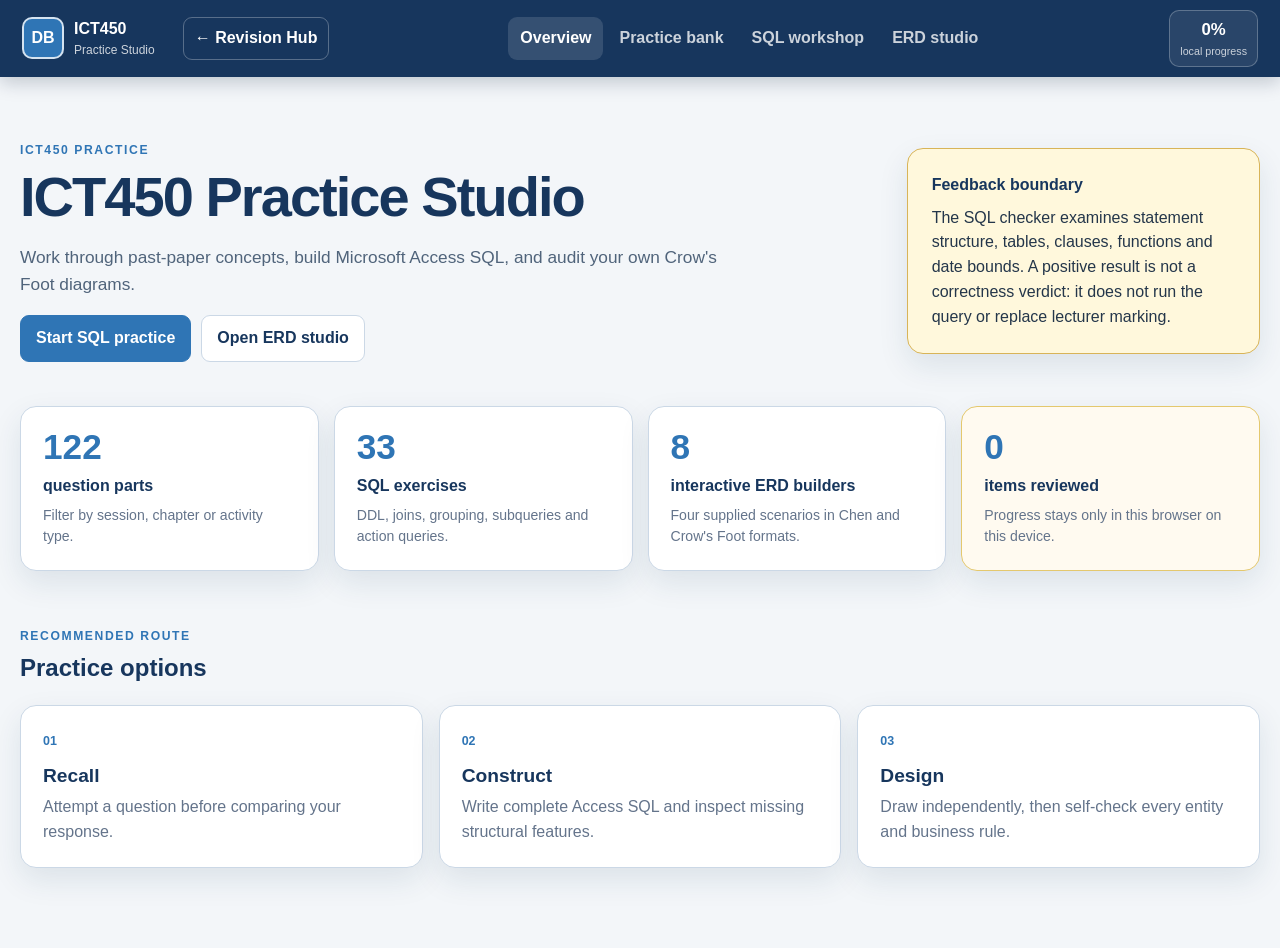
==== 06-interactive-practice/index.html @ 98ae1213 "Align revision progress labels and quiz position (r55)" ====
<!doctype html>
<html lang="en">
<head>
  <meta charset="utf-8">
  <meta name="viewport" content="width=device-width, initial-scale=1">
  <meta name="theme-color" content="#17365d">
  <meta name="description" content="ICT450 question practice, Microsoft Access SQL feedback, and guided ERD self-checking.">
  <meta name="ict450-release" content="2026.10.04-r55">
  <title>ICT450 Practice Studio</title>
  <link rel="stylesheet" href="styles.css?v=2026.10.04-r55">
</head>
<body>
  <a class="skip-link" href="#main-content">Skip to practice content</a>

  <header class="site-header">
    <div class="brand">
      <span class="brand-mark" aria-hidden="true">DB</span>
      <span><strong>ICT450</strong><small>Practice Studio</small></span>
    </div>
    <a class="hub-home-link" href="../index.html">← Revision Hub</a>
    <nav class="main-nav" aria-label="Practice sections">
      <button class="nav-button is-active" data-view="home">Overview</button>
      <button class="nav-button" data-view="library">Practice bank</button>
      <button class="nav-button" data-view="sql">SQL workshop</button>
      <button class="nav-button" data-view="erd">ERD studio</button>
    </nav>
    <button class="progress-button" id="progressButton" type="button" aria-label="Show saved progress">
      <span id="headerProgress">0%</span>
      <small>local progress</small>
    </button>
  </header>

  <main id="main-content">
    <section class="view is-visible" id="view-home" data-view-panel="home">
      <div class="hero shell">
        <div>
          <p class="eyebrow">ICT450 practice</p>
          <h1>ICT450 Practice Studio</h1>
          <p class="hero-copy">Work through past-paper concepts, build Microsoft Access SQL, and audit your own Crow's Foot diagrams.</p>
          <div class="hero-actions">
            <button class="primary-button" data-go="sql">Start SQL practice</button>
            <button class="secondary-button" data-go="erd">Open ERD studio</button>
          </div>
        </div>
        <aside class="hero-note" aria-label="How feedback works">
          <strong>Feedback boundary</strong>
          <p>The SQL checker examines statement structure, tables, clauses, functions and date bounds. A positive result is not a correctness verdict: it does not run the query or replace lecturer marking.</p>
        </aside>
      </div>

      <div class="shell dashboard-grid" aria-label="Practice collection summary">
        <article class="metric-card"><span id="metricPractice">122</span><strong>question parts</strong><p>Filter by session, chapter or activity type.</p></article>
        <article class="metric-card"><span id="metricSql">33</span><strong>SQL exercises</strong><p>DDL, joins, grouping, subqueries and action queries.</p></article>
        <article class="metric-card"><span id="metricErd">8</span><strong>interactive ERD builders</strong><p>Four supplied scenarios in Chen and Crow's Foot formats.</p></article>
        <article class="metric-card accent-card"><span id="metricDone">0</span><strong>items reviewed</strong><p>Progress stays only in this browser on this device.</p></article>
      </div>

      <section class="shell section-block">
        <div class="section-heading"><div><p class="eyebrow">Recommended route</p><h2>Practice options</h2></div></div>
        <div class="route-grid">
          <button class="route-card" data-go="library"><span>01</span><strong>Recall</strong><p>Attempt a question before comparing your response.</p></button>
          <button class="route-card" data-go="sql"><span>02</span><strong>Construct</strong><p>Write complete Access SQL and inspect missing structural features.</p></button>
          <button class="route-card" data-go="erd"><span>03</span><strong>Design</strong><p>Draw independently, then self-check every entity and business rule.</p></button>
        </div>
      </section>
    </section>

    <section class="view shell app-view" id="view-library" data-view-panel="library" aria-labelledby="libraryTitle">
      <div class="section-heading">
        <div><p class="eyebrow">Structured practice</p><h1 id="libraryTitle">ICT450 Question Bank</h1></div>
        <p id="libraryCount" class="result-count"></p>
      </div>
      <div class="filter-bar" role="search">
        <label class="search-field"><span>Search</span><input id="librarySearch" type="search" placeholder="Topic, wording or item ID"></label>
        <label><span>Activity</span><select id="libraryType"><option value="all">All activities</option></select></label>
        <label><span>Session</span><select id="librarySession"><option value="all">All sessions</option></select></label>
        <label><span>Chapter</span><select id="libraryChapter"><option value="all">All chapters</option></select></label>
      </div>
      <div class="library-layout">
        <div class="question-list" id="libraryList" aria-label="Filtered practice questions"></div>
        <article class="detail-card" id="libraryDetail" aria-live="polite"></article>
      </div>
    </section>

    <section class="view shell app-view" id="view-sql" data-view-panel="sql" aria-labelledby="sqlTitle">
      <div class="section-heading">
        <div><p class="eyebrow">Microsoft Access SQL</p><h1 id="sqlTitle">SQL workshop</h1></div>
        <div class="pager"><button id="sqlPrev" type="button">Previous</button><span id="sqlPosition"></span><button id="sqlNext" type="button">Next</button></div>
      </div>
      <div class="workshop-layout">
        <aside class="workshop-menu">
          <label><span>Choose session</span><select id="sqlSession"></select></label>
          <div id="sqlQuestionList" class="compact-list"></div>
        </aside>
        <article class="work-card">
          <div class="item-heading"><div><span class="item-id" id="sqlId"></span><h2 id="sqlPrompt"></h2></div><span class="mark-badge" id="sqlMarks"></span></div>
          <a class="source-paper-link" id="sqlPaperLink" href="#" target="_blank" rel="noopener">Open the source examination paper</a>
          <div class="instruction-callout"><strong>Before checking:</strong> complete the statement and keep every condition required by the question.</div>
          <label class="editor-label" for="sqlEditor">Your Microsoft Access SQL</label>
          <textarea id="sqlEditor" class="code-editor" spellcheck="false" autocapitalize="off" autocomplete="off" placeholder="Write your SQL here..."></textarea>
          <div class="button-row">
            <button class="primary-button" id="checkSql" type="button">Check structure</button>
            <button class="secondary-button" id="insertSkeleton" type="button">Insert skeleton</button>
            <button class="secondary-button" id="revealSql" type="button" aria-expanded="false">Reveal model</button>
            <button class="text-button danger-text" id="clearSql" type="button">Clear</button>
          </div>
          <section class="feedback-panel" id="sqlFeedback" aria-live="polite">
            <strong>Ready when you are.</strong><p>The checker will examine the structure of your attempt.</p>
          </section>
          <section class="model-panel is-hidden" id="sqlModel" aria-live="polite">
            <div class="model-heading"><strong>Model SQL</strong><button class="copy-button" id="copySql" type="button">Copy</button></div>
            <pre><code id="sqlModelCode"></code></pre>
            <p class="model-note is-hidden" id="sqlModelNote"></p>
          </section>
        </article>
      </div>
    </section>

    <section class="view shell app-view" id="view-erd" data-view-panel="erd" aria-labelledby="erdTitle">
      <div class="section-heading">
        <div><p class="eyebrow">Interactive diagram practice</p><h1 id="erdTitle">ERD exercise library</h1></div>
      </div>
      <div class="erd-exercise-grid">
        <article class="erd-exercise-card"><span>Chen notation</span><h2>Fini&amp;Co Desserts</h2><p>Source-aligned entities, relationships, keys, attributes and cardinalities.</p><a href="erd-exercises/fini-co-chen.html">Open exercise</a></article>
        <article class="erd-exercise-card"><span>Crow's Foot</span><h2>Fini&amp;Co Desserts</h2><p>Resolve Package-Confectionery without inventing a staff-order relationship.</p><a href="erd-exercises/fini-co-crows-foot.html">Open exercise</a></article>
        <article class="erd-exercise-card"><span>Chen notation</span><h2>Tarpack Gallery</h2><p>Build the sales model, including the recursive staff roles.</p><a href="erd-exercises/tarpack-gallery-chen.html">Open exercise</a></article>
        <article class="erd-exercise-card"><span>Crow's Foot</span><h2>Tarpack Gallery</h2><p>Model unique artwork sales and role-labelled staff monitoring.</p><a href="erd-exercises/tarpack-gallery-crows-foot.html">Open exercise</a></article>
        <article class="erd-exercise-card"><span>Chen notation</span><h2>Official and Registration</h2><p>Model the Part B(b) subdiagram and its zero-to-100 limit.</p><a href="erd-exercises/official-registration-chen.html">Open exercise</a></article>
        <article class="erd-exercise-card"><span>Crow's Foot</span><h2>Splash &amp; Swim Club</h2><p>Connect registration directly to swimmer and keep round performance dependent on registration.</p><a href="erd-exercises/splash-swim-crows-foot.html">Open exercise</a></article>
        <article class="erd-exercise-card"><span>Chen notation</span><h2>Medical Clinic</h2><p>Model appointments and treatment details with relationship attributes.</p><a href="erd-exercises/medical-clinic-chen.html">Open exercise</a></article>
        <article class="erd-exercise-card"><span>Crow's Foot</span><h2>Medical Clinic</h2><p>Resolve Appointment-Treatment and keep dosage, instructions and duration on the bridge.</p><a href="erd-exercises/medical-clinic-crows-foot.html">Open exercise</a></article>
      </div>
      <details class="legacy-erd-panel">
        <summary>Open the existing past-paper self-check</summary>
        <div class="legacy-erd-heading"><div><p class="eyebrow">Secondary activity</p><h2>Past-paper ERD checklist</h2></div><label class="case-picker"><span>Case</span><select id="erdSelect"></select></label></div>
        <article class="erd-case-card">
          <div class="item-heading"><div><span class="item-id" id="erdId"></span><h2 id="erdPrompt"></h2></div><span class="mark-badge" id="erdMarks"></span></div>
          <details class="case-details"><summary>Read the full case and business rules</summary><div id="erdCasePrompt" class="case-copy"></div></details>
          <div class="workflow-strip" aria-label="Recommended ERD workflow"><span><b>1</b> Find nouns</span><span><b>2</b> choose keys</span><span><b>3</b> resolve M:N</span><span><b>4</b> set min/max</span></div>
          <div class="instruction-callout amber"><strong>Draw first.</strong> Complete your ERD on paper or in your preferred diagram tool before opening the checklist.</div>
          <button class="primary-button" id="startErdCheck" type="button">Open self-check checklist</button>
        </article>
        <section class="erd-check-area is-hidden" id="erdCheckArea">
          <div class="self-score"><span id="erdScore">0 / 16</span><small>self-reported design marks</small></div>
          <div class="check-grid">
            <article class="check-card"><h3>Entities and keys</h3><div id="erdEntities"></div></article>
            <article class="check-card"><h3>Relationships and cardinalities</h3><div id="erdRelationships"></div></article>
          </div>
          <aside class="concept-note" id="erdNote"></aside>
          <article class="report-card"><div><h3 id="erdReportPrompt"></h3><p>Write your proposed outputs first, then compare them with the examples.</p></div><button class="secondary-button" id="revealReports" type="button" aria-expanded="false">Reveal examples</button><div class="report-list is-hidden" id="erdReports"></div></article>
        </section>
      </details>
    </section>
  </main>

  <dialog id="progressDialog" class="progress-dialog">
    <form method="dialog">
      <div class="dialog-heading"><div><p class="eyebrow">This device only</p><h2>Your saved progress</h2></div><button class="close-button" aria-label="Close">×</button></div>
      <div class="progress-summary" id="progressSummary"></div>
      <p class="muted">Progress is stored locally. It is not submitted and does not affect assessment marks.</p>
      <button class="text-button danger-text" id="resetProgress" type="button">Reset all local progress</button>
    </form>
  </dialog>

  <script src="practice-data.js?v=2026.10.04-r55"></script>
  <script src="app.js?v=2026.10.04-r55"></script>
</body>
</html>
---- 06-interactive-practice/styles.css ----
:root {
  --navy: #17365d;
  --blue: #2f75b5;
  --blue-dark: #245b8d;
  --blue-soft: #eaf3fb;
  --ink: #24364a;
  --muted: #64748b;
  --line: #cbd8e6;
  --paper: #ffffff;
  --canvas: #f3f6f9;
  --yellow: #fff1a8;
  --amber: #f3b23f;
  --green: #147d64;
  --green-soft: #e8f7f2;
  --red: #b13c46;
  --red-soft: #fff0f1;
  --shadow: 0 12px 30px rgba(23, 54, 93, .10);
  --radius: 16px;
}

* { box-sizing: border-box; }
html { scroll-behavior: smooth; }
body {
  margin: 0;
  color: var(--ink);
  background: var(--canvas);
  font-family: Arial, Helvetica, sans-serif;
  line-height: 1.55;
}
button, input, select, textarea { font: inherit; }
button { cursor: pointer; }
button:focus-visible, input:focus-visible, select:focus-visible, textarea:focus-visible, summary:focus-visible {
  outline: 3px solid rgba(47, 117, 181, .35);
  outline-offset: 2px;
}

.skip-link {
  position: fixed;
  z-index: 100;
  left: 12px;
  top: -60px;
  padding: 10px 14px;
  background: var(--yellow);
  color: #2b2b2b;
  border-radius: 8px;
  font-weight: 700;
}
.skip-link:focus { top: 12px; }

.site-header {
  position: sticky;
  top: 0;
  z-index: 20;
  min-height: 72px;
  display: grid;
  grid-template-columns: auto auto 1fr auto;
  gap: 28px;
  align-items: center;
  padding: 10px max(22px, calc((100vw - 1240px) / 2));
  color: #fff;
  background: var(--navy);
  box-shadow: 0 5px 18px rgba(8, 29, 54, .22);
}
.brand { display: flex; gap: 10px; align-items: center; white-space: nowrap; }
.brand-mark {
  width: 42px; height: 42px; display: grid; place-items: center;
  border: 2px solid rgba(255,255,255,.8); border-radius: 10px;
  background: var(--blue); font-weight: 900;
}
.brand strong, .brand small { display: block; }
.brand small { opacity: .78; font-size: .75rem; }
.hub-home-link {
  padding: 8px 11px; border: 1px solid rgba(255,255,255,.28); border-radius: 9px;
  color: #fff; text-decoration: none; font-weight: 800; white-space: nowrap;
}
.hub-home-link:hover { background: rgba(255,255,255,.13); }
.main-nav { display: flex; justify-content: center; gap: 4px; }
.nav-button {
  border: 0; border-radius: 9px; padding: 9px 12px;
  color: rgba(255,255,255,.78); background: transparent; font-weight: 700;
}
.nav-button:hover, .nav-button.is-active { color: #fff; background: rgba(255,255,255,.13); }
.progress-button {
  min-width: 84px; border: 1px solid rgba(255,255,255,.25); border-radius: 10px;
  padding: 6px 10px; color: #fff; background: rgba(255,255,255,.08);
}
.progress-button span, .progress-button small { display: block; }
.progress-button span { font-size: 1.05rem; font-weight: 900; }
.progress-button small { font-size: .67rem; opacity: .75; }

.shell { width: min(1240px, calc(100% - 36px)); margin-inline: auto; }
.view { display: none; }
.view.is-visible { display: block; }
.app-view { padding-block: 38px 60px; }
.hero {
  display: grid; grid-template-columns: minmax(0, 1.55fr) minmax(280px, .65fr);
  gap: 44px; align-items: center; padding-block: 64px 44px;
}
.eyebrow {
  margin: 0 0 8px; color: var(--blue); font-weight: 900; font-size: .76rem;
  letter-spacing: .13em; text-transform: uppercase;
}
h1, h2, h3, p { margin-top: 0; }
h1 { margin-bottom: 16px; color: var(--navy); font-size: clamp(2rem, 5vw, 3.5rem); line-height: 1.08; letter-spacing: -.035em; }
h2 { color: var(--navy); line-height: 1.2; }
h3 { color: var(--navy); }
.hero-copy { max-width: 720px; color: #50647b; font-size: 1.08rem; }
.hero-actions, .button-row { display: flex; gap: 10px; flex-wrap: wrap; }
.hero-note {
  padding: 24px; border: 1px solid #d8b458; border-radius: var(--radius);
  background: #fff8dc; box-shadow: var(--shadow);
}
.hero-note strong { color: var(--navy); }
.hero-note p { margin: 8px 0 0; }

.primary-button, .secondary-button, .text-button, .copy-button, .pager button {
  border-radius: 9px; padding: 10px 15px; font-weight: 800;
}
.primary-button { border: 1px solid var(--blue); color: #fff; background: var(--blue); }
.primary-button:hover { background: var(--blue-dark); }
.secondary-button, .pager button { border: 1px solid var(--line); color: var(--navy); background: #fff; }
.secondary-button:hover, .pager button:hover { border-color: var(--blue); background: var(--blue-soft); }
.text-button { border: 0; background: transparent; }
.danger-text { color: var(--red); }

.dashboard-grid { display: grid; grid-template-columns: repeat(4, 1fr); gap: 15px; }
.metric-card, .route-card, .detail-card, .work-card, .erd-case-card, .check-card, .report-card {
  border: 1px solid var(--line); border-radius: var(--radius); background: var(--paper); box-shadow: var(--shadow);
}
.metric-card { padding: 22px; }
.metric-card span { display: block; color: var(--blue); font-size: 2.2rem; font-weight: 900; line-height: 1; }
.metric-card strong { display: block; margin-top: 10px; color: var(--navy); }
.metric-card p { margin: 6px 0 0; color: var(--muted); font-size: .88rem; }
.accent-card { border-color: #e4c86e; background: #fffaf0; }
.section-block { padding-block: 56px 80px; }
.section-heading { display: flex; justify-content: space-between; gap: 24px; align-items: end; margin-bottom: 22px; }
.section-heading h1, .section-heading h2 { margin-bottom: 0; }
.section-heading h1 { font-size: clamp(2rem, 4vw, 2.7rem); }
.route-grid { display: grid; grid-template-columns: repeat(3, 1fr); gap: 16px; }
.route-card { padding: 22px; text-align: left; color: var(--ink); }
.route-card:hover { transform: translateY(-2px); border-color: var(--blue); }
.route-card span { color: var(--blue); font-size: .78rem; font-weight: 900; }
.route-card strong { display: block; margin: 8px 0 5px; color: var(--navy); font-size: 1.2rem; }
.route-card p { margin: 0; color: var(--muted); }

.filter-bar {
  display: grid; grid-template-columns: minmax(240px, 1.5fr) repeat(3, minmax(150px, .7fr));
  gap: 12px; margin-bottom: 18px; padding: 15px;
  border: 1px solid var(--line); border-radius: 13px; background: #fff;
}
label span, .case-picker span { display: block; margin-bottom: 5px; color: var(--navy); font-size: .76rem; font-weight: 800; }
input, select, textarea {
  width: 100%; border: 1px solid #b8c8d8; border-radius: 8px; padding: 10px 11px; color: var(--ink); background: #fff;
}
.library-layout { display: grid; grid-template-columns: minmax(270px, .72fr) minmax(0, 1.6fr); gap: 18px; align-items: start; }
.question-list { max-height: calc(100vh - 230px); overflow: auto; padding-right: 5px; }
.question-row {
  width: 100%; display: grid; grid-template-columns: 1fr auto; gap: 5px 12px;
  margin-bottom: 8px; padding: 13px; text-align: left;
  border: 1px solid var(--line); border-radius: 10px; color: var(--ink); background: #fff;
}
.question-row:hover, .question-row.is-active { border-color: var(--blue); background: var(--blue-soft); }
.question-row strong { color: var(--navy); }
.question-row small { color: var(--muted); }
.question-row .reviewed-dot { width: 9px; height: 9px; align-self: center; border-radius: 50%; background: #d7dee6; }
.question-row.is-reviewed .reviewed-dot { background: var(--green); }
.detail-card { position: sticky; top: 92px; min-height: 430px; padding: 26px; }
.detail-card h2 { font-size: 1.4rem; }
.detail-meta, .item-id, .mark-badge {
  display: inline-flex; align-items: center; border-radius: 999px; font-weight: 800; font-size: .76rem;
}
.detail-meta, .item-id { padding: 5px 9px; color: var(--blue-dark); background: var(--blue-soft); }
.mark-badge { padding: 6px 10px; color: #72520b; background: var(--yellow); white-space: nowrap; }
.topic-line { color: var(--muted); font-size: .9rem; }
.prompt-box { margin: 20px 0; padding: 18px; border-left: 5px solid var(--blue); border-radius: 10px; background: #f8fbfe; white-space: pre-wrap; }
.answer-panel { margin-top: 18px; padding: 18px; border: 1px solid #b8d8cc; border-radius: 10px; background: var(--green-soft); }
.answer-panel pre, .model-panel pre { margin: 10px 0 0; white-space: pre-wrap; overflow-wrap: anywhere; font: .91rem/1.55 Consolas, "Courier New", monospace; }
.empty-state { padding: 30px; text-align: center; color: var(--muted); }
.result-count { margin-bottom: 3px; color: var(--muted); }

.pager { display: flex; gap: 8px; align-items: center; }
.pager span { min-width: 62px; text-align: center; color: var(--muted); font-size: .85rem; }
.workshop-layout { display: grid; grid-template-columns: 250px minmax(0, 1fr); gap: 18px; align-items: start; }
.workshop-menu {
  position: sticky; top: 92px; padding: 15px; border: 1px solid var(--line); border-radius: 13px; background: #fff;
}
.compact-list { display: grid; gap: 6px; margin-top: 13px; }
.compact-item { width: 100%; padding: 10px; text-align: left; border: 1px solid var(--line); border-radius: 8px; color: var(--ink); background: #fff; }
.compact-item:hover, .compact-item.is-active { border-color: var(--blue); background: var(--blue-soft); }
.compact-item strong, .compact-item small { display: block; }
.compact-item small { margin-top: 2px; color: var(--muted); }
.work-card { padding: 26px; }
.item-heading { display: flex; justify-content: space-between; gap: 18px; align-items: start; }
.item-heading h2 { margin: 10px 0 0; font-size: 1.38rem; }
.instruction-callout, .concept-note {
  margin: 20px 0; padding: 14px 16px; border: 1px solid #9cc3e5; border-radius: 10px; background: var(--blue-soft);
}
.instruction-callout.amber { border-color: #e4bd61; background: #fff8dc; }
.editor-label { display: block; margin-bottom: 7px; color: var(--navy); font-weight: 800; }
.code-editor { min-height: 300px; resize: vertical; padding: 16px; background: #f7f8fa; font: 15px/1.55 Consolas, "Courier New", monospace; tab-size: 4; }
.button-row { margin-top: 12px; }
.feedback-panel, .model-panel { margin-top: 18px; padding: 18px; border: 1px solid var(--line); border-radius: 12px; background: #f8fafc; }
.feedback-panel.is-good { border-color: #84c6b2; background: var(--green-soft); }
.feedback-panel.is-review { border-color: #86abd0; background: #f2f7fb; }
.feedback-panel.is-warning { border-color: #e2bf65; background: #fff9e8; }
.feedback-list { list-style: none; margin: 12px 0 0; padding: 0; display: grid; gap: 7px; }
.feedback-list li { display: grid; grid-template-columns: 23px 1fr; gap: 8px; align-items: start; }
.status-icon { width: 21px; height: 21px; display: grid; place-items: center; border-radius: 50%; color: #fff; font-size: .74rem; font-weight: 900; }
.status-icon.yes { background: var(--green); }
.status-icon.no { background: var(--red); }
.model-panel { border-color: #86abd0; background: #f2f7fb; }
.model-note { margin: 14px 0 0; padding: 12px 14px; border-left: 4px solid var(--blue); border-radius: 4px; background: #fff; color: var(--ink); line-height: 1.5; }
.model-heading { display: flex; justify-content: space-between; align-items: center; }
.copy-button { padding: 6px 10px; border: 1px solid var(--line); color: var(--navy); background: #fff; }
.source-paper-link {
  display: inline-flex; margin-top: 14px; color: var(--blue-dark); font-weight: 800;
  text-underline-offset: 3px;
}
.is-hidden { display: none !important; }

.review-banner {
  display: grid; grid-template-columns: auto 1fr; gap: 14px; align-items: start;
  margin-bottom: 18px; padding: 16px 18px; border: 1px solid #e4bd61; border-radius: 12px; background: #fff8dc;
}
.review-banner strong { color: #73530b; }
.review-banner p { margin: 0; color: #5e4b20; }
.erd-exercise-grid { display: grid; grid-template-columns: repeat(4, 1fr); gap: 14px; }
.erd-exercise-card {
  display: flex; min-height: 230px; flex-direction: column; padding: 20px;
  border: 1px solid var(--line); border-radius: var(--radius); background: #fff; box-shadow: var(--shadow);
}
.erd-exercise-card span { color: var(--blue); font-size: .76rem; font-weight: 900; letter-spacing: .08em; text-transform: uppercase; }
.erd-exercise-card h2 { margin: 10px 0 8px; font-size: 1.18rem; }
.erd-exercise-card p { color: var(--muted); }
.erd-exercise-card a {
  margin-top: auto; align-self: start; padding: 9px 12px; border-radius: 8px;
  color: #fff; background: var(--blue); text-decoration: none; font-weight: 800;
}
.erd-exercise-card a:hover { background: var(--blue-dark); }
.legacy-erd-panel { margin-top: 26px; border: 1px solid var(--line); border-radius: var(--radius); background: #fff; }
.legacy-erd-panel > summary { padding: 17px 20px; color: var(--navy); font-weight: 900; cursor: pointer; }
.legacy-erd-panel[open] > summary { border-bottom: 1px solid var(--line); }
.legacy-erd-heading { display: flex; justify-content: space-between; gap: 18px; align-items: end; padding: 22px 22px 0; }
.legacy-erd-heading h2 { margin-bottom: 0; }
.legacy-erd-panel .erd-case-card { border: 0; box-shadow: none; }
.legacy-erd-panel .erd-check-area { padding: 0 22px 22px; }

.case-picker { min-width: 230px; }
.erd-case-card { padding: 26px; }
.case-details { margin: 20px 0; border: 1px solid var(--line); border-radius: 10px; background: #fafcfe; }
.case-details summary { padding: 13px 15px; color: var(--navy); font-weight: 800; cursor: pointer; }
.case-copy { max-height: 340px; overflow: auto; padding: 0 18px 18px; white-space: pre-wrap; color: #40566e; }
.workflow-strip { display: grid; grid-template-columns: repeat(4, 1fr); gap: 8px; margin: 18px 0; }
.workflow-strip span { padding: 11px; border-radius: 8px; color: var(--navy); background: var(--blue-soft); font-size: .86rem; font-weight: 700; }
.workflow-strip b { display: inline-grid; width: 23px; height: 23px; margin-right: 4px; place-items: center; border-radius: 50%; color: #fff; background: var(--blue); }
.erd-check-area { margin-top: 18px; }
.self-score { margin-bottom: 14px; padding: 16px 20px; border-radius: 12px; color: #fff; background: var(--navy); }
.self-score span, .self-score small { display: block; }
.self-score span { font-size: 1.6rem; font-weight: 900; }
.self-score small { opacity: .75; }
.check-grid { display: grid; grid-template-columns: 1fr 1fr; gap: 16px; }
.check-card { padding: 21px; }
.criterion { display: grid; grid-template-columns: auto 1fr auto; gap: 10px; align-items: start; padding: 12px 0; border-top: 1px solid #e4ebf2; }
.criterion:first-child { border-top: 0; }
.criterion input { width: 19px; height: 19px; margin-top: 3px; accent-color: var(--green); }
.criterion label { cursor: pointer; }
.criterion .criterion-marks { color: #795a10; font-weight: 900; white-space: nowrap; }
.concept-note { border-left: 5px solid var(--amber); }
.report-card { display: grid; grid-template-columns: 1fr auto; gap: 18px; align-items: center; margin-top: 16px; padding: 21px; }
.report-card h3, .report-card p { margin-bottom: 5px; }
.report-list { grid-column: 1 / -1; padding: 16px; border-radius: 10px; background: var(--green-soft); }
.report-list li + li { margin-top: 8px; }

.progress-dialog { width: min(520px, calc(100% - 28px)); border: 0; border-radius: var(--radius); padding: 0; box-shadow: 0 24px 70px rgba(10,35,63,.28); }
.progress-dialog::backdrop { background: rgba(13, 30, 50, .48); }
.progress-dialog form { padding: 24px; }
.dialog-heading { display: flex; justify-content: space-between; gap: 20px; }
.dialog-heading h2 { margin-bottom: 0; }
.close-button { align-self: start; width: 36px; height: 36px; border: 0; border-radius: 50%; color: var(--navy); background: var(--blue-soft); font-size: 1.35rem; }
.progress-summary { display: grid; grid-template-columns: repeat(3, 1fr); gap: 10px; margin: 20px 0; }
.progress-summary div { padding: 13px; border-radius: 10px; text-align: center; background: #f3f6f9; }
.progress-summary strong, .progress-summary span { display: block; }
.progress-summary strong { color: var(--blue); font-size: 1.5rem; }
.progress-summary span { color: var(--muted); font-size: .76rem; }
.muted { color: var(--muted); font-size: .85rem; }

@media (max-width: 900px) {
  .site-header { grid-template-columns: 1fr auto auto; gap: 10px; padding-inline: 16px; }
  .hub-home-link { padding: 7px 9px; font-size: .86rem; }
  .main-nav { grid-column: 1 / -1; order: 3; overflow-x: auto; justify-content: start; padding-bottom: 2px; }
  .nav-button { white-space: nowrap; }
  .hero { grid-template-columns: 1fr; gap: 22px; padding-top: 42px; }
  .dashboard-grid { grid-template-columns: repeat(2, 1fr); }
  .filter-bar { grid-template-columns: 1fr 1fr; }
  .library-layout { grid-template-columns: 1fr; }
  .workshop-layout { grid-template-columns: minmax(0, 1fr); }
  .workshop-menu, .work-card { min-width: 0; }
  .question-list { max-height: 360px; }
  .detail-card, .workshop-menu { position: static; }
  .workshop-menu { display: grid; grid-template-columns: minmax(0, 1fr) minmax(0, 1.5fr); gap: 12px; }
  .workshop-menu > label, .compact-list { min-width: 0; }
  .compact-list { grid-template-columns: repeat(3, minmax(0, 1fr)); margin-top: 0; }
  .erd-exercise-grid { grid-template-columns: repeat(2, 1fr); }
}

@media (max-width: 620px) {
  .site-header { grid-template-columns: 1fr auto; }
  .brand { grid-column: 1; }
  .hub-home-link { grid-column: 2; }
  .progress-button { display: none; }
  .erd-exercise-grid { grid-template-columns: 1fr; }
  .review-banner, .legacy-erd-heading { grid-template-columns: 1fr; display: grid; }
}

@media (max-width: 620px) {
  .shell { width: min(100% - 22px, 1240px); }
  .site-header { min-height: 66px; }
  .brand small { display: none; }
  .progress-button { min-width: 66px; }
  .main-nav { display: grid; grid-template-columns: 1fr 1fr; width: 100%; gap: 4px; overflow: visible; }
  .nav-button { padding: 8px 5px; white-space: normal; font-size: .87rem; }
  .hero { padding-block: 34px 26px; }
  .dashboard-grid, .route-grid, .filter-bar, .check-grid, .progress-summary { grid-template-columns: 1fr; }
  .section-heading { align-items: start; flex-direction: column; }
  .section-heading .pager { width: 100%; justify-content: space-between; }
  .workshop-menu { display: block; }
  .compact-list { display: flex; max-width: 100%; overflow-x: auto; }
  .compact-item { min-width: 120px; }
  .work-card, .detail-card, .erd-case-card { padding: 19px; }
  .item-heading { flex-direction: column; }
  .workflow-strip { grid-template-columns: 1fr 1fr; }
  .report-card { grid-template-columns: 1fr; }
  .report-list { grid-column: auto; }
  .code-editor { min-height: 260px; font-size: 14px; }
}

@media print {
  .site-header, .hero-actions, .button-row, .pager, .filter-bar, .workshop-menu, .progress-button { display: none !important; }
  body { background: #fff; }
  .view { display: none !important; }
  .view.is-visible { display: block !important; }
  .shell { width: 100%; }
  .detail-card, .work-card, .erd-case-card, .check-card { border: 1px solid #999; box-shadow: none; }
}
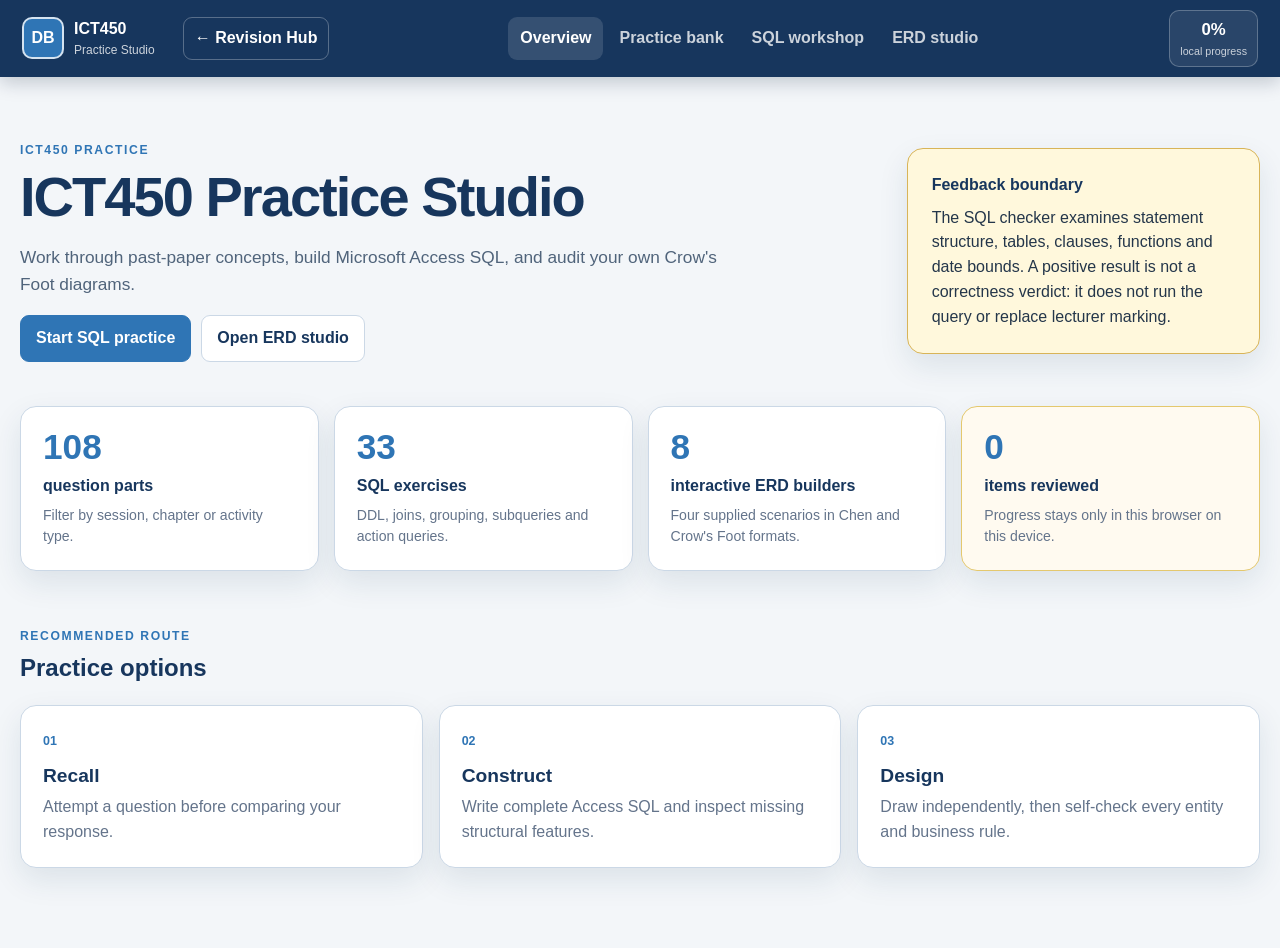
==== commit d800b934: "Publish contextual practice bank without duplicate ERD questions" ====
--- a/06-interactive-practice/index.html
+++ b/06-interactive-practice/index.html
@@ -4,10 +4,10 @@
   <meta charset="utf-8">
   <meta name="viewport" content="width=device-width, initial-scale=1">
   <meta name="theme-color" content="#17365d">
-  <meta name="description" content="ICT450 question practice, Microsoft Access SQL feedback, and guided ERD self-checking.">
-  <meta name="ict450-release" content="2026.10.04-r55">
+  <meta name="description" content="ICT450 question practice, Microsoft Access SQL feedback, and interactive ERD exercises.">
+  <meta name="ict450-release" content="2026.10.04-r62">
   <title>ICT450 Practice Studio</title>
-  <link rel="stylesheet" href="styles.css?v=2026.10.04-r55">
+  <link rel="stylesheet" href="styles.css?v=2026.10.04-r62">
 </head>
 <body>
   <a class="skip-link" href="#main-content">Skip to practice content</a>
@@ -49,7 +49,7 @@
       </div>
 
       <div class="shell dashboard-grid" aria-label="Practice collection summary">
-        <article class="metric-card"><span id="metricPractice">122</span><strong>question parts</strong><p>Filter by session, chapter or activity type.</p></article>
+        <article class="metric-card"><span id="metricPractice">108</span><strong>question parts</strong><p>Filter by session, chapter or activity type.</p></article>
         <article class="metric-card"><span id="metricSql">33</span><strong>SQL exercises</strong><p>DDL, joins, grouping, subqueries and action queries.</p></article>
         <article class="metric-card"><span id="metricErd">8</span><strong>interactive ERD builders</strong><p>Four supplied scenarios in Chen and Crow's Foot formats.</p></article>
         <article class="metric-card accent-card"><span id="metricDone">0</span><strong>items reviewed</strong><p>Progress stays only in this browser on this device.</p></article>
@@ -95,6 +95,7 @@
         <article class="work-card">
           <div class="item-heading"><div><span class="item-id" id="sqlId"></span><h2 id="sqlPrompt"></h2></div><span class="mark-badge" id="sqlMarks"></span></div>
           <a class="source-paper-link" id="sqlPaperLink" href="#" target="_blank" rel="noopener">Open the source examination paper</a>
+          <details class="case-context is-hidden" id="sqlContext" open><summary>Case information</summary><pre id="sqlContextText"></pre></details>
           <div class="instruction-callout"><strong>Before checking:</strong> complete the statement and keep every condition required by the question.</div>
           <label class="editor-label" for="sqlEditor">Your Microsoft Access SQL</label>
           <textarea id="sqlEditor" class="code-editor" spellcheck="false" autocapitalize="off" autocomplete="off" placeholder="Write your SQL here..."></textarea>
@@ -120,36 +121,25 @@
       <div class="section-heading">
         <div><p class="eyebrow">Interactive diagram practice</p><h1 id="erdTitle">ERD exercise library</h1></div>
       </div>
-      <div class="erd-exercise-grid">
-        <article class="erd-exercise-card"><span>Chen notation</span><h2>Fini&amp;Co Desserts</h2><p>Source-aligned entities, relationships, keys, attributes and cardinalities.</p><a href="erd-exercises/fini-co-chen.html">Open exercise</a></article>
-        <article class="erd-exercise-card"><span>Crow's Foot</span><h2>Fini&amp;Co Desserts</h2><p>Resolve Package-Confectionery without inventing a staff-order relationship.</p><a href="erd-exercises/fini-co-crows-foot.html">Open exercise</a></article>
-        <article class="erd-exercise-card"><span>Chen notation</span><h2>Tarpack Gallery</h2><p>Build the sales model, including the recursive staff roles.</p><a href="erd-exercises/tarpack-gallery-chen.html">Open exercise</a></article>
-        <article class="erd-exercise-card"><span>Crow's Foot</span><h2>Tarpack Gallery</h2><p>Model unique artwork sales and role-labelled staff monitoring.</p><a href="erd-exercises/tarpack-gallery-crows-foot.html">Open exercise</a></article>
-        <article class="erd-exercise-card"><span>Chen notation</span><h2>Official and Registration</h2><p>Model the Part B(b) subdiagram and its zero-to-100 limit.</p><a href="erd-exercises/official-registration-chen.html">Open exercise</a></article>
-        <article class="erd-exercise-card"><span>Crow's Foot</span><h2>Splash &amp; Swim Club</h2><p>Connect registration directly to swimmer and keep round performance dependent on registration.</p><a href="erd-exercises/splash-swim-crows-foot.html">Open exercise</a></article>
-        <article class="erd-exercise-card"><span>Chen notation</span><h2>Medical Clinic</h2><p>Model appointments and treatment details with relationship attributes.</p><a href="erd-exercises/medical-clinic-chen.html">Open exercise</a></article>
-        <article class="erd-exercise-card"><span>Crow's Foot</span><h2>Medical Clinic</h2><p>Resolve Appointment-Treatment and keep dosage, instructions and duration on the bridge.</p><a href="erd-exercises/medical-clinic-crows-foot.html">Open exercise</a></article>
-      </div>
-      <details class="legacy-erd-panel">
-        <summary>Open the existing past-paper self-check</summary>
-        <div class="legacy-erd-heading"><div><p class="eyebrow">Secondary activity</p><h2>Past-paper ERD checklist</h2></div><label class="case-picker"><span>Case</span><select id="erdSelect"></select></label></div>
-        <article class="erd-case-card">
-          <div class="item-heading"><div><span class="item-id" id="erdId"></span><h2 id="erdPrompt"></h2></div><span class="mark-badge" id="erdMarks"></span></div>
-          <details class="case-details"><summary>Read the full case and business rules</summary><div id="erdCasePrompt" class="case-copy"></div></details>
-          <div class="workflow-strip" aria-label="Recommended ERD workflow"><span><b>1</b> Find nouns</span><span><b>2</b> choose keys</span><span><b>3</b> resolve M:N</span><span><b>4</b> set min/max</span></div>
-          <div class="instruction-callout amber"><strong>Draw first.</strong> Complete your ERD on paper or in your preferred diagram tool before opening the checklist.</div>
-          <button class="primary-button" id="startErdCheck" type="button">Open self-check checklist</button>
-        </article>
-        <section class="erd-check-area is-hidden" id="erdCheckArea">
-          <div class="self-score"><span id="erdScore">0 / 16</span><small>self-reported design marks</small></div>
-          <div class="check-grid">
-            <article class="check-card"><h3>Entities and keys</h3><div id="erdEntities"></div></article>
-            <article class="check-card"><h3>Relationships and cardinalities</h3><div id="erdRelationships"></div></article>
-          </div>
-          <aside class="concept-note" id="erdNote"></aside>
-          <article class="report-card"><div><h3 id="erdReportPrompt"></h3><p>Write your proposed outputs first, then compare them with the examples.</p></div><button class="secondary-button" id="revealReports" type="button" aria-expanded="false">Reveal examples</button><div class="report-list is-hidden" id="erdReports"></div></article>
-        </section>
-      </details>
+      <p class="erd-guide-intro">Each exercise links to its own test question extract. For step-by-step worked examples from final examinations, browse the <a href="../03-erd-guide/past-examination-erd.html">Past Examination ERD Questions</a>.</p>
+      <section class="erd-notation-group" aria-labelledby="chenExercisesTitle">
+        <div class="erd-notation-heading"><h2 id="chenExercisesTitle">Chen notation</h2><span>4 exercises</span></div>
+        <div class="erd-exercise-grid">
+          <article class="erd-exercise-card"><h3>Fini&amp;Co Desserts</h3><p>Source-aligned entities, relationships, keys, attributes and cardinalities.</p><a href="erd-exercises/fini-co-chen.html">Open exercise</a></article>
+          <article class="erd-exercise-card"><h3>Tarpack Gallery</h3><p>Build the sales model, including the recursive staff roles.</p><a href="erd-exercises/tarpack-gallery-chen.html">Open exercise</a></article>
+          <article class="erd-exercise-card"><h3>Official and Registration</h3><p>Model the Part B(b) subdiagram and its zero-to-100 limit.</p><a href="erd-exercises/official-registration-chen.html">Open exercise</a></article>
+          <article class="erd-exercise-card"><h3>Medical Clinic</h3><p>Model appointments and treatment details with relationship attributes.</p><a href="erd-exercises/medical-clinic-chen.html">Open exercise</a></article>
+        </div>
+      </section>
+      <section class="erd-notation-group" aria-labelledby="crowExercisesTitle">
+        <div class="erd-notation-heading"><h2 id="crowExercisesTitle">Crow's Foot notation</h2><span>4 exercises</span></div>
+        <div class="erd-exercise-grid">
+          <article class="erd-exercise-card"><h3>Fini&amp;Co Desserts</h3><p>Resolve Package-Confectionery without inventing a staff-order relationship.</p><a href="erd-exercises/fini-co-crows-foot.html">Open exercise</a></article>
+          <article class="erd-exercise-card"><h3>Tarpack Gallery</h3><p>Model unique artwork sales and role-labelled staff monitoring.</p><a href="erd-exercises/tarpack-gallery-crows-foot.html">Open exercise</a></article>
+          <article class="erd-exercise-card"><h3>Splash &amp; Swim Club</h3><p>Connect registration directly to swimmer and keep round performance dependent on registration.</p><a href="erd-exercises/splash-swim-crows-foot.html">Open exercise</a></article>
+          <article class="erd-exercise-card"><h3>Medical Clinic</h3><p>Resolve Appointment-Treatment and keep dosage, instructions and duration on the bridge.</p><a href="erd-exercises/medical-clinic-crows-foot.html">Open exercise</a></article>
+        </div>
+      </section>
     </section>
   </main>
 
@@ -162,7 +152,7 @@
     </form>
   </dialog>
 
-  <script src="practice-data.js?v=2026.10.04-r55"></script>
-  <script src="app.js?v=2026.10.04-r55"></script>
+  <script src="practice-data.js?v=2026.10.04-r62"></script>
+  <script src="app.js?v=2026.10.04-r62"></script>
 </body>
 </html>
--- a/06-interactive-practice/styles.css
+++ b/06-interactive-practice/styles.css
@@ -172,6 +172,9 @@
 .detail-meta, .item-id { padding: 5px 9px; color: var(--blue-dark); background: var(--blue-soft); }
 .mark-badge { padding: 6px 10px; color: #72520b; background: var(--yellow); white-space: nowrap; }
 .topic-line { color: var(--muted); font-size: .9rem; }
+.case-context { margin: 18px 0; padding: 15px 17px; border: 1px solid #b9cee4; border-left: 5px solid var(--blue); border-radius: 10px; background: #f5f9fd; }
+.case-context summary { cursor: pointer; color: var(--navy); font-weight: 800; }
+.case-context pre { margin: 12px 0 0; color: var(--ink); white-space: pre-wrap; overflow-wrap: anywhere; font: inherit; line-height: 1.55; }
 .prompt-box { margin: 20px 0; padding: 18px; border-left: 5px solid var(--blue); border-radius: 10px; background: #f8fbfe; white-space: pre-wrap; }
 .answer-panel { margin-top: 18px; padding: 18px; border: 1px solid #b8d8cc; border-radius: 10px; background: var(--green-soft); }
 .answer-panel pre, .model-panel pre { margin: 10px 0 0; white-space: pre-wrap; overflow-wrap: anywhere; font: .91rem/1.55 Consolas, "Courier New", monospace; }
@@ -192,10 +195,9 @@
 .work-card { padding: 26px; }
 .item-heading { display: flex; justify-content: space-between; gap: 18px; align-items: start; }
 .item-heading h2 { margin: 10px 0 0; font-size: 1.38rem; }
-.instruction-callout, .concept-note {
+.instruction-callout {
   margin: 20px 0; padding: 14px 16px; border: 1px solid #9cc3e5; border-radius: 10px; background: var(--blue-soft);
 }
-.instruction-callout.amber { border-color: #e4bd61; background: #fff8dc; }
 .editor-label { display: block; margin-bottom: 7px; color: var(--navy); font-weight: 800; }
 .code-editor { min-height: 300px; resize: vertical; padding: 16px; background: #f7f8fa; font: 15px/1.55 Consolas, "Courier New", monospace; tab-size: 4; }
 .button-row { margin-top: 12px; }
@@ -224,60 +226,31 @@
 }
 .review-banner strong { color: #73530b; }
 .review-banner p { margin: 0; color: #5e4b20; }
+.erd-guide-intro { margin: 0 0 20px; color: var(--muted); line-height: 1.55; }
+.erd-guide-intro a { color: var(--blue-dark); font-weight: 800; }
+.erd-notation-group + .erd-notation-group { margin-top: 34px; }
+.erd-notation-heading { display: flex; justify-content: space-between; align-items: baseline; gap: 12px; margin-bottom: 14px; padding-bottom: 9px; border-bottom: 3px solid var(--blue); }
+.erd-notation-heading h2 { margin: 0; color: var(--navy); font-size: 1.35rem; }
+.erd-notation-heading span { color: var(--muted); font-size: .88rem; font-weight: 700; white-space: nowrap; }
 .erd-exercise-grid { display: grid; grid-template-columns: repeat(4, 1fr); gap: 14px; }
 .erd-exercise-card {
   display: flex; min-height: 230px; flex-direction: column; padding: 20px;
   border: 1px solid var(--line); border-radius: var(--radius); background: #fff; box-shadow: var(--shadow);
 }
-.erd-exercise-card span { color: var(--blue); font-size: .76rem; font-weight: 900; letter-spacing: .08em; text-transform: uppercase; }
-.erd-exercise-card h2 { margin: 10px 0 8px; font-size: 1.18rem; }
+.erd-exercise-card h3 { margin: 0 0 8px; font-size: 1.18rem; }
 .erd-exercise-card p { color: var(--muted); }
 .erd-exercise-card a {
   margin-top: auto; align-self: start; padding: 9px 12px; border-radius: 8px;
   color: #fff; background: var(--blue); text-decoration: none; font-weight: 800;
 }
 .erd-exercise-card a:hover { background: var(--blue-dark); }
-.legacy-erd-panel { margin-top: 26px; border: 1px solid var(--line); border-radius: var(--radius); background: #fff; }
-.legacy-erd-panel > summary { padding: 17px 20px; color: var(--navy); font-weight: 900; cursor: pointer; }
-.legacy-erd-panel[open] > summary { border-bottom: 1px solid var(--line); }
-.legacy-erd-heading { display: flex; justify-content: space-between; gap: 18px; align-items: end; padding: 22px 22px 0; }
-.legacy-erd-heading h2 { margin-bottom: 0; }
-.legacy-erd-panel .erd-case-card { border: 0; box-shadow: none; }
-.legacy-erd-panel .erd-check-area { padding: 0 22px 22px; }
-
-.case-picker { min-width: 230px; }
-.erd-case-card { padding: 26px; }
-.case-details { margin: 20px 0; border: 1px solid var(--line); border-radius: 10px; background: #fafcfe; }
-.case-details summary { padding: 13px 15px; color: var(--navy); font-weight: 800; cursor: pointer; }
-.case-copy { max-height: 340px; overflow: auto; padding: 0 18px 18px; white-space: pre-wrap; color: #40566e; }
-.workflow-strip { display: grid; grid-template-columns: repeat(4, 1fr); gap: 8px; margin: 18px 0; }
-.workflow-strip span { padding: 11px; border-radius: 8px; color: var(--navy); background: var(--blue-soft); font-size: .86rem; font-weight: 700; }
-.workflow-strip b { display: inline-grid; width: 23px; height: 23px; margin-right: 4px; place-items: center; border-radius: 50%; color: #fff; background: var(--blue); }
-.erd-check-area { margin-top: 18px; }
-.self-score { margin-bottom: 14px; padding: 16px 20px; border-radius: 12px; color: #fff; background: var(--navy); }
-.self-score span, .self-score small { display: block; }
-.self-score span { font-size: 1.6rem; font-weight: 900; }
-.self-score small { opacity: .75; }
-.check-grid { display: grid; grid-template-columns: 1fr 1fr; gap: 16px; }
-.check-card { padding: 21px; }
-.criterion { display: grid; grid-template-columns: auto 1fr auto; gap: 10px; align-items: start; padding: 12px 0; border-top: 1px solid #e4ebf2; }
-.criterion:first-child { border-top: 0; }
-.criterion input { width: 19px; height: 19px; margin-top: 3px; accent-color: var(--green); }
-.criterion label { cursor: pointer; }
-.criterion .criterion-marks { color: #795a10; font-weight: 900; white-space: nowrap; }
-.concept-note { border-left: 5px solid var(--amber); }
-.report-card { display: grid; grid-template-columns: 1fr auto; gap: 18px; align-items: center; margin-top: 16px; padding: 21px; }
-.report-card h3, .report-card p { margin-bottom: 5px; }
-.report-list { grid-column: 1 / -1; padding: 16px; border-radius: 10px; background: var(--green-soft); }
-.report-list li + li { margin-top: 8px; }
-
 .progress-dialog { width: min(520px, calc(100% - 28px)); border: 0; border-radius: var(--radius); padding: 0; box-shadow: 0 24px 70px rgba(10,35,63,.28); }
 .progress-dialog::backdrop { background: rgba(13, 30, 50, .48); }
 .progress-dialog form { padding: 24px; }
 .dialog-heading { display: flex; justify-content: space-between; gap: 20px; }
 .dialog-heading h2 { margin-bottom: 0; }
 .close-button { align-self: start; width: 36px; height: 36px; border: 0; border-radius: 50%; color: var(--navy); background: var(--blue-soft); font-size: 1.35rem; }
-.progress-summary { display: grid; grid-template-columns: repeat(3, 1fr); gap: 10px; margin: 20px 0; }
+.progress-summary { display: grid; grid-template-columns: repeat(2, 1fr); gap: 10px; margin: 20px 0; }
 .progress-summary div { padding: 13px; border-radius: 10px; text-align: center; background: #f3f6f9; }
 .progress-summary strong, .progress-summary span { display: block; }
 .progress-summary strong { color: var(--blue); font-size: 1.5rem; }
@@ -309,7 +282,7 @@
   .hub-home-link { grid-column: 2; }
   .progress-button { display: none; }
   .erd-exercise-grid { grid-template-columns: 1fr; }
-  .review-banner, .legacy-erd-heading { grid-template-columns: 1fr; display: grid; }
+  .review-banner { grid-template-columns: 1fr; }
 }
 
 @media (max-width: 620px) {
@@ -320,17 +293,14 @@
   .main-nav { display: grid; grid-template-columns: 1fr 1fr; width: 100%; gap: 4px; overflow: visible; }
   .nav-button { padding: 8px 5px; white-space: normal; font-size: .87rem; }
   .hero { padding-block: 34px 26px; }
-  .dashboard-grid, .route-grid, .filter-bar, .check-grid, .progress-summary { grid-template-columns: 1fr; }
+  .dashboard-grid, .route-grid, .filter-bar, .progress-summary { grid-template-columns: 1fr; }
   .section-heading { align-items: start; flex-direction: column; }
   .section-heading .pager { width: 100%; justify-content: space-between; }
   .workshop-menu { display: block; }
   .compact-list { display: flex; max-width: 100%; overflow-x: auto; }
   .compact-item { min-width: 120px; }
-  .work-card, .detail-card, .erd-case-card { padding: 19px; }
+  .work-card, .detail-card { padding: 19px; }
   .item-heading { flex-direction: column; }
-  .workflow-strip { grid-template-columns: 1fr 1fr; }
-  .report-card { grid-template-columns: 1fr; }
-  .report-list { grid-column: auto; }
   .code-editor { min-height: 260px; font-size: 14px; }
 }
 
